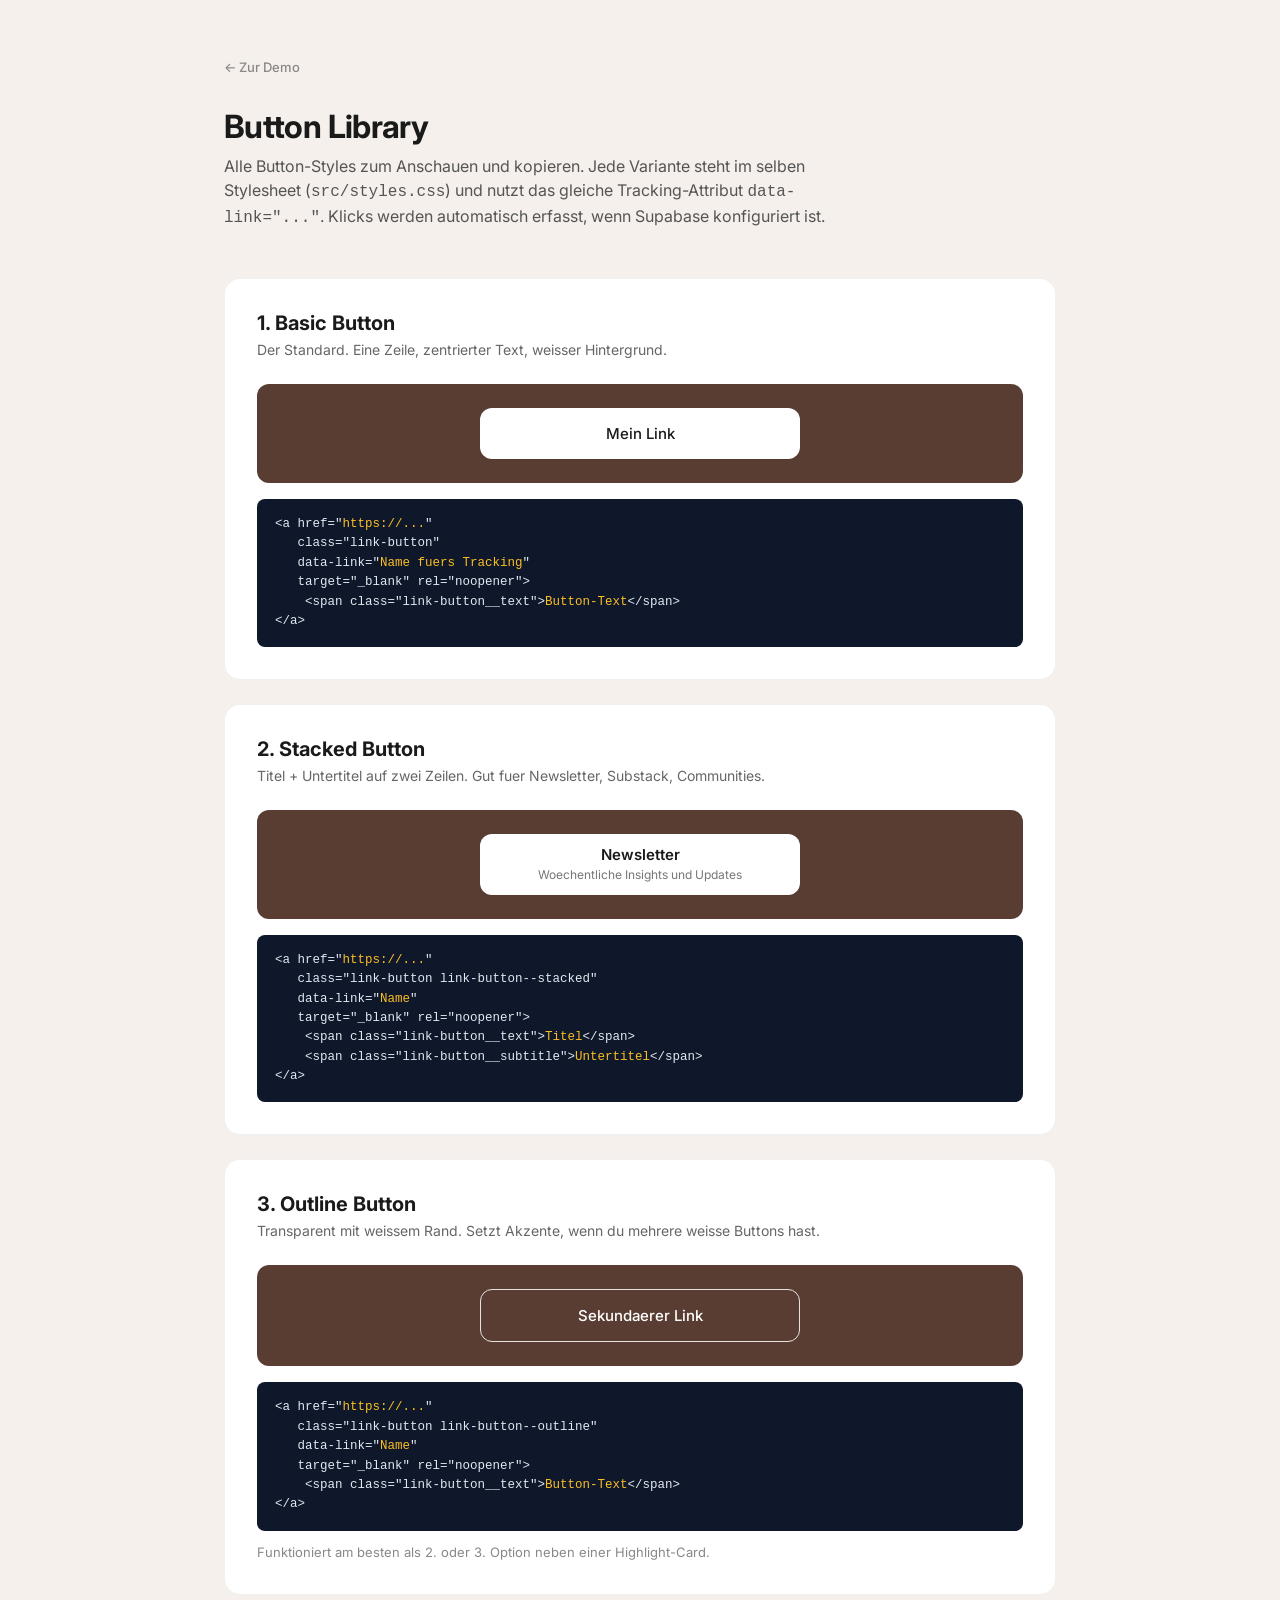
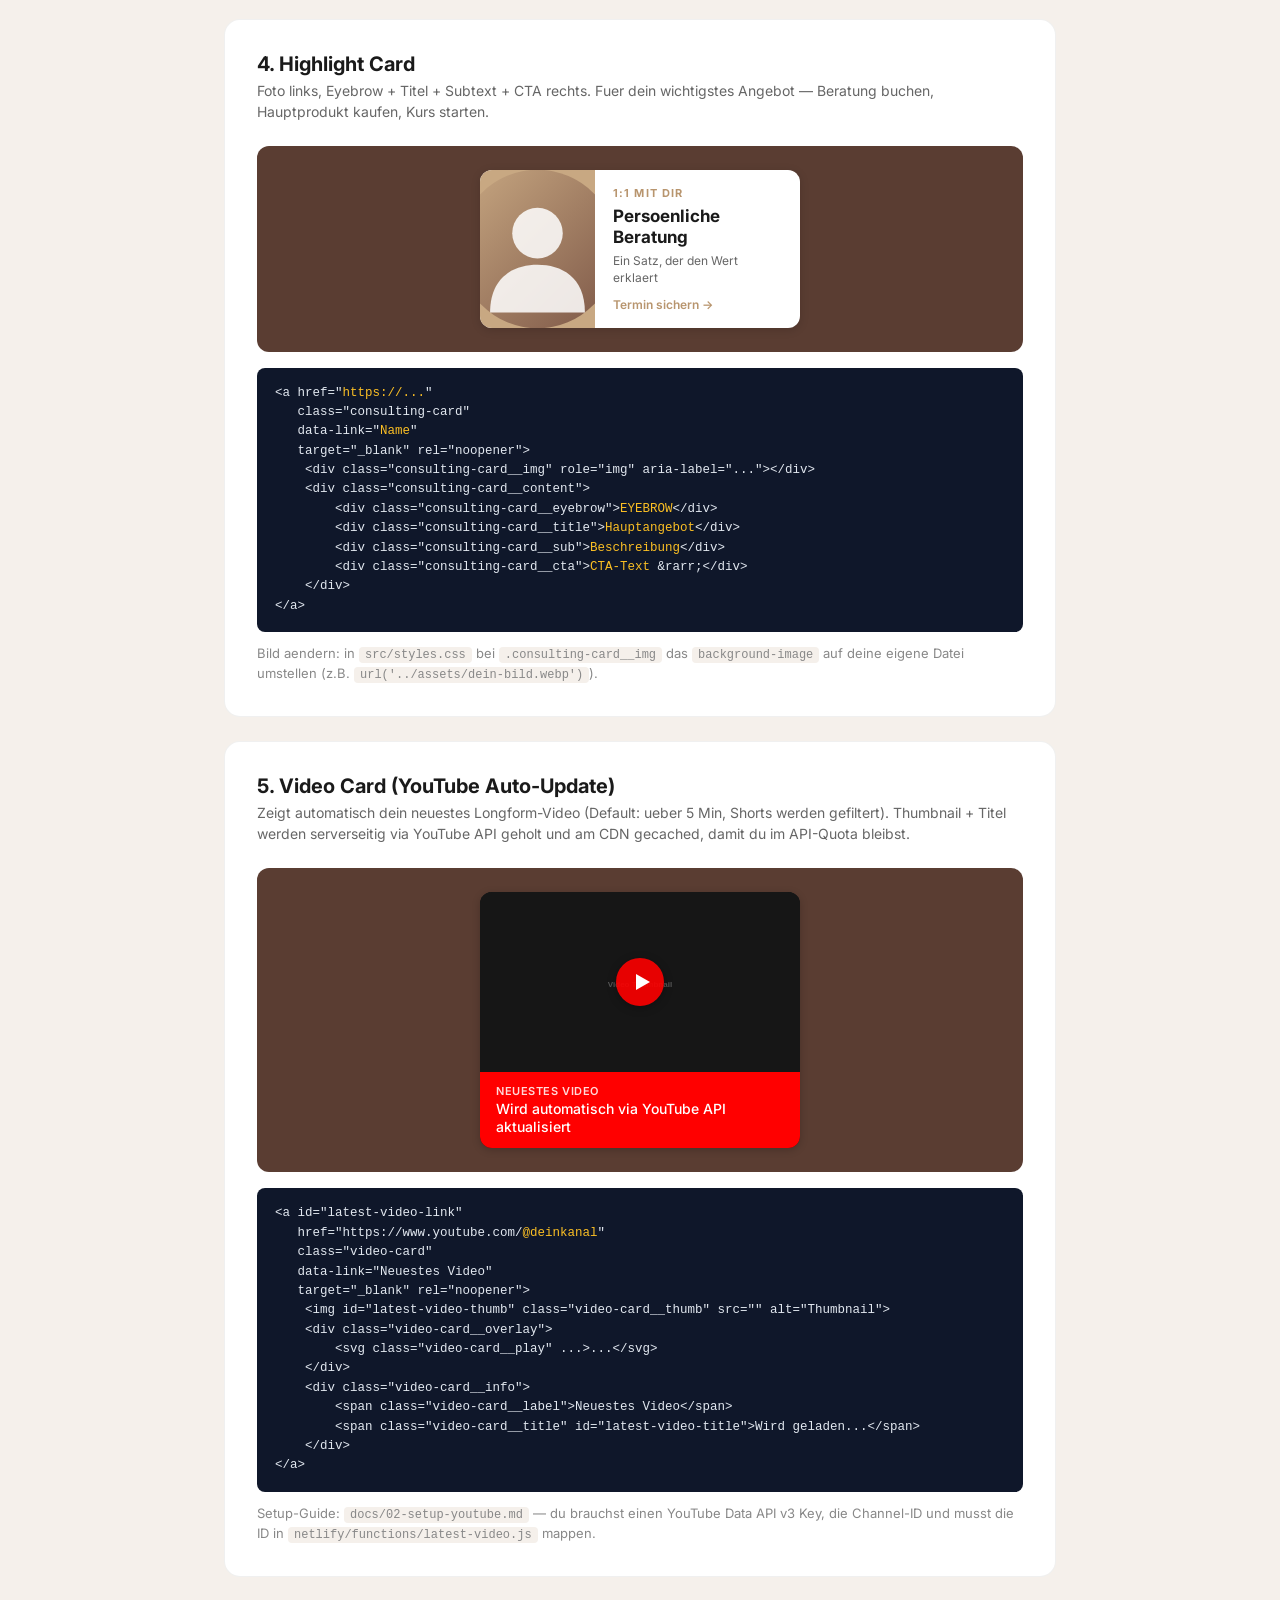
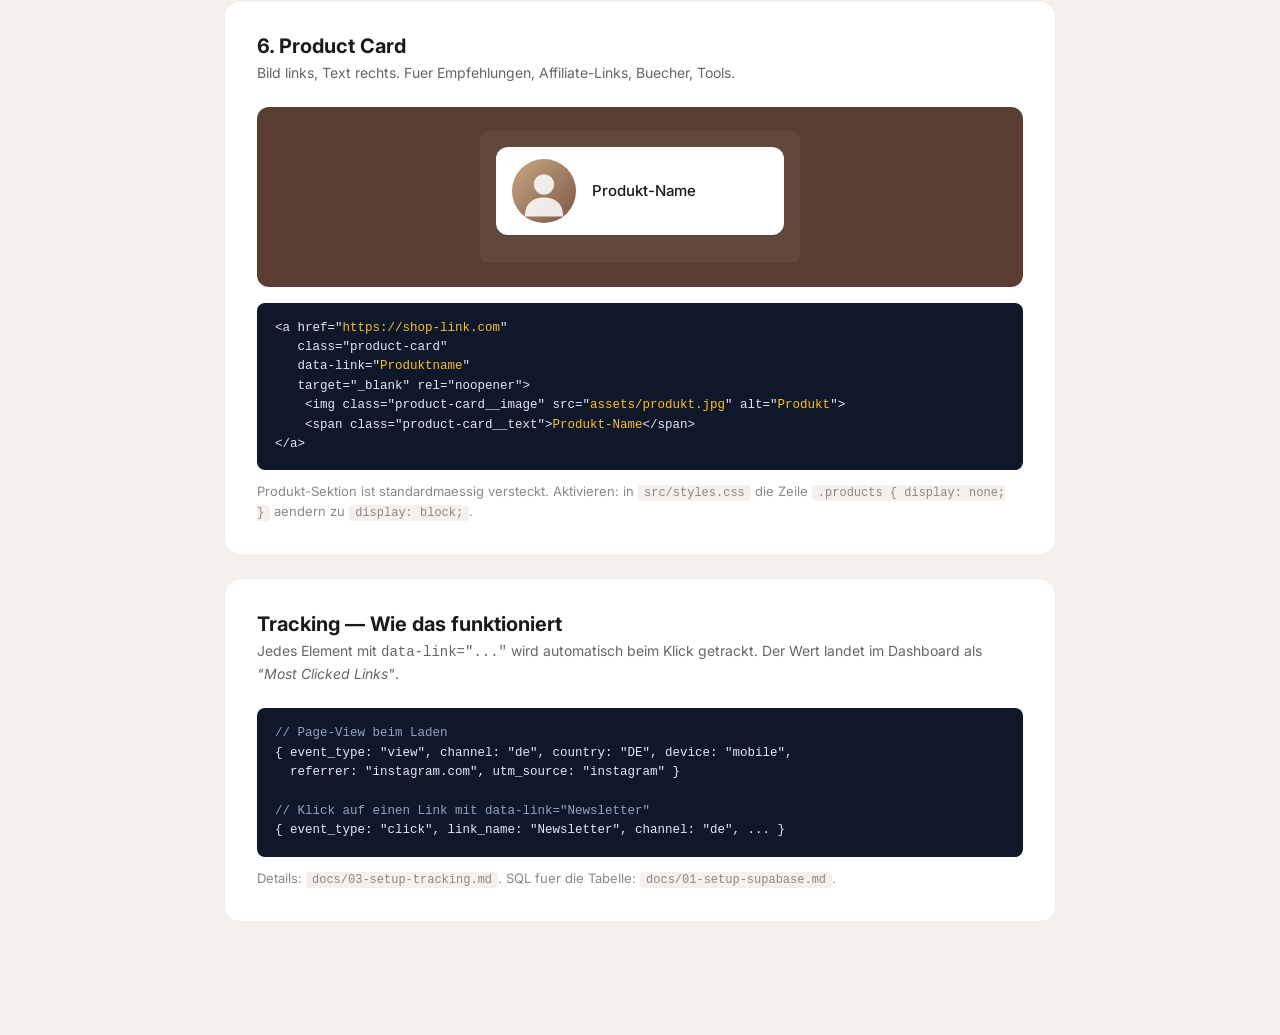
==== components.html @ 0abf98cc "Initial commit — Open Link Tree v1 Self-hosted Linktree-Alternative mit eingebautem Tracking, schoen" ====
<!DOCTYPE html>
<html lang="de">
<head>
    <meta charset="UTF-8">
    <meta name="viewport" content="width=device-width, initial-scale=1.0">
    <title>Open Link Tree — Button Library</title>
    <meta name="description" content="Alle Button-Styles zum Anschauen und Kopieren">

    <link rel="stylesheet" href="src/styles.css">
    <link rel="preconnect" href="https://fonts.googleapis.com">
    <link rel="preconnect" href="https://fonts.gstatic.com" crossorigin>
    <link href="https://fonts.googleapis.com/css2?family=Inter:wght@400;500;600;700&display=swap" rel="stylesheet">

    <style>
        /* Library-spezifisches Styling — ueberschreibt das Phone-Frame Layout */
        body {
            background: #f5f0eb;
            display: block;
            align-items: stretch;
            justify-content: stretch;
            color: #1a1a1a;
        }
        .lib {
            max-width: 880px;
            margin: 0 auto;
            padding: 56px 24px 96px;
        }
        .lib__header { margin-bottom: 48px; }
        .lib__title {
            font-size: 32px;
            font-weight: 700;
            letter-spacing: -0.02em;
            margin-bottom: 8px;
        }
        .lib__lead {
            font-size: 16px;
            color: #555;
            line-height: 1.5;
            max-width: 640px;
        }
        .lib__back {
            font-size: 13px;
            font-weight: 500;
            color: #888;
            text-decoration: none;
            display: inline-flex;
            margin-bottom: 32px;
        }
        .lib__back:hover { color: #333; }

        .lib__section {
            background: #fff;
            border-radius: 16px;
            padding: 32px;
            margin-bottom: 24px;
            border: 1px solid rgba(0,0,0,0.06);
        }
        .lib__section-title {
            font-size: 20px;
            font-weight: 700;
            margin-bottom: 4px;
        }
        .lib__section-desc {
            font-size: 14px;
            color: #666;
            line-height: 1.5;
            margin-bottom: 24px;
        }
        .lib__preview {
            background: #5a3d32;
            border-radius: 12px;
            padding: 24px;
            margin-bottom: 16px;
            display: flex;
            justify-content: center;
        }
        .lib__preview-inner { width: 320px; max-width: 100%; }
        .lib__snippet {
            background: #0f172a;
            border-radius: 8px;
            padding: 16px 18px;
            font-family: ui-monospace, SFMono-Regular, 'SF Mono', Menlo, monospace;
            font-size: 12.5px;
            line-height: 1.55;
            color: #e2e8f0;
            overflow-x: auto;
            white-space: pre;
        }
        .lib__snippet b { color: #fbbf24; font-weight: 400; }
        .lib__snippet i { color: #94a3b8; font-style: normal; }

        .lib__hint {
            font-size: 13px;
            color: #888;
            margin-top: 12px;
            line-height: 1.5;
        }
        .lib__hint code {
            background: #f5f0eb;
            padding: 1px 6px;
            border-radius: 4px;
            font-size: 12px;
        }
    </style>
</head>
<body>
    <div class="lib">

        <a href="index.html" class="lib__back">&larr; Zur Demo</a>

        <header class="lib__header">
            <h1 class="lib__title">Button Library</h1>
            <p class="lib__lead">
                Alle Button-Styles zum Anschauen und kopieren. Jede Variante steht im selben
                Stylesheet (<code>src/styles.css</code>) und nutzt das gleiche Tracking-Attribut
                <code>data-link="..."</code>. Klicks werden automatisch erfasst, wenn Supabase
                konfiguriert ist.
            </p>
        </header>

        <!-- ===================== BASIC ===================== -->
        <section class="lib__section">
            <h2 class="lib__section-title">1. Basic Button</h2>
            <p class="lib__section-desc">Der Standard. Eine Zeile, zentrierter Text, weisser Hintergrund.</p>

            <div class="lib__preview"><div class="lib__preview-inner">
                <a href="#" class="link-button" data-link="Demo: Basic"><span class="link-button__text">Mein Link</span></a>
            </div></div>

            <pre class="lib__snippet">&lt;a href="<b>https://...</b>"
   class="link-button"
   data-link="<b>Name fuers Tracking</b>"
   target="_blank" rel="noopener"&gt;
    &lt;span class="link-button__text"&gt;<b>Button-Text</b>&lt;/span&gt;
&lt;/a&gt;</pre>
        </section>

        <!-- ===================== STACKED ===================== -->
        <section class="lib__section">
            <h2 class="lib__section-title">2. Stacked Button</h2>
            <p class="lib__section-desc">Titel + Untertitel auf zwei Zeilen. Gut fuer Newsletter, Substack, Communities.</p>

            <div class="lib__preview"><div class="lib__preview-inner">
                <a href="#" class="link-button link-button--stacked" data-link="Demo: Stacked">
                    <span class="link-button__text">Newsletter</span>
                    <span class="link-button__subtitle">Woechentliche Insights und Updates</span>
                </a>
            </div></div>

            <pre class="lib__snippet">&lt;a href="<b>https://...</b>"
   class="link-button link-button--stacked"
   data-link="<b>Name</b>"
   target="_blank" rel="noopener"&gt;
    &lt;span class="link-button__text"&gt;<b>Titel</b>&lt;/span&gt;
    &lt;span class="link-button__subtitle"&gt;<b>Untertitel</b>&lt;/span&gt;
&lt;/a&gt;</pre>
        </section>

        <!-- ===================== OUTLINE ===================== -->
        <section class="lib__section">
            <h2 class="lib__section-title">3. Outline Button</h2>
            <p class="lib__section-desc">Transparent mit weissem Rand. Setzt Akzente, wenn du mehrere weisse Buttons hast.</p>

            <div class="lib__preview"><div class="lib__preview-inner">
                <a href="#" class="link-button link-button--outline" data-link="Demo: Outline"><span class="link-button__text">Sekundaerer Link</span></a>
            </div></div>

            <pre class="lib__snippet">&lt;a href="<b>https://...</b>"
   class="link-button link-button--outline"
   data-link="<b>Name</b>"
   target="_blank" rel="noopener"&gt;
    &lt;span class="link-button__text"&gt;<b>Button-Text</b>&lt;/span&gt;
&lt;/a&gt;</pre>
            <p class="lib__hint">Funktioniert am besten als 2. oder 3. Option neben einer Highlight-Card.</p>
        </section>

        <!-- ===================== HIGHLIGHT CARD ===================== -->
        <section class="lib__section">
            <h2 class="lib__section-title">4. Highlight Card</h2>
            <p class="lib__section-desc">
                Foto links, Eyebrow + Titel + Subtext + CTA rechts. Fuer dein wichtigstes Angebot
                — Beratung buchen, Hauptprodukt kaufen, Kurs starten.
            </p>

            <div class="lib__preview"><div class="lib__preview-inner">
                <a href="#" class="consulting-card" data-link="Demo: Highlight">
                    <div class="consulting-card__img" role="img" aria-label="Highlight"></div>
                    <div class="consulting-card__content">
                        <div class="consulting-card__eyebrow">1:1 mit dir</div>
                        <div class="consulting-card__title">Persoenliche Beratung</div>
                        <div class="consulting-card__sub">Ein Satz, der den Wert erklaert</div>
                        <div class="consulting-card__cta">Termin sichern &rarr;</div>
                    </div>
                </a>
            </div></div>

            <pre class="lib__snippet">&lt;a href="<b>https://...</b>"
   class="consulting-card"
   data-link="<b>Name</b>"
   target="_blank" rel="noopener"&gt;
    &lt;div class="consulting-card__img" role="img" aria-label="..."&gt;&lt;/div&gt;
    &lt;div class="consulting-card__content"&gt;
        &lt;div class="consulting-card__eyebrow"&gt;<b>EYEBROW</b>&lt;/div&gt;
        &lt;div class="consulting-card__title"&gt;<b>Hauptangebot</b>&lt;/div&gt;
        &lt;div class="consulting-card__sub"&gt;<b>Beschreibung</b>&lt;/div&gt;
        &lt;div class="consulting-card__cta"&gt;<b>CTA-Text</b> &amp;rarr;&lt;/div&gt;
    &lt;/div&gt;
&lt;/a&gt;</pre>
            <p class="lib__hint">
                Bild aendern: in <code>src/styles.css</code> bei <code>.consulting-card__img</code>
                das <code>background-image</code> auf deine eigene Datei umstellen
                (z.B. <code>url('../assets/dein-bild.webp')</code>).
            </p>
        </section>

        <!-- ===================== VIDEO CARD ===================== -->
        <section class="lib__section">
            <h2 class="lib__section-title">5. Video Card (YouTube Auto-Update)</h2>
            <p class="lib__section-desc">
                Zeigt automatisch dein neuestes Longform-Video (Default: ueber 5 Min, Shorts werden
                gefiltert). Thumbnail + Titel werden serverseitig via YouTube API geholt
                und am CDN gecached, damit du im API-Quota bleibst.
            </p>

            <div class="lib__preview"><div class="lib__preview-inner">
                <a href="#" class="video-card" data-link="Demo: Video">
                    <img class="video-card__thumb" src="assets/video-placeholder.svg" alt="Video Thumbnail">
                    <div class="video-card__overlay">
                        <svg class="video-card__play" width="48" height="48" viewBox="0 0 48 48"><circle cx="24" cy="24" r="24" fill="rgba(255,0,0,0.9)"/><polygon points="20,16 20,32 34,24" fill="white"/></svg>
                    </div>
                    <div class="video-card__info">
                        <span class="video-card__label">Neuestes Video</span>
                        <span class="video-card__title">Wird automatisch via YouTube API aktualisiert</span>
                    </div>
                </a>
            </div></div>

            <pre class="lib__snippet">&lt;a id="latest-video-link"
   href="https://www.youtube.com/<b>@deinkanal</b>"
   class="video-card"
   data-link="Neuestes Video"
   target="_blank" rel="noopener"&gt;
    &lt;img id="latest-video-thumb" class="video-card__thumb" src="" alt="Thumbnail"&gt;
    &lt;div class="video-card__overlay"&gt;
        &lt;svg class="video-card__play" ...&gt;...&lt;/svg&gt;
    &lt;/div&gt;
    &lt;div class="video-card__info"&gt;
        &lt;span class="video-card__label"&gt;Neuestes Video&lt;/span&gt;
        &lt;span class="video-card__title" id="latest-video-title"&gt;Wird geladen...&lt;/span&gt;
    &lt;/div&gt;
&lt;/a&gt;</pre>
            <p class="lib__hint">
                Setup-Guide: <code>docs/02-setup-youtube.md</code> — du brauchst einen YouTube
                Data API v3 Key, die Channel-ID und musst die ID in
                <code>netlify/functions/latest-video.js</code> mappen.
            </p>
        </section>

        <!-- ===================== PRODUCT CARD ===================== -->
        <section class="lib__section">
            <h2 class="lib__section-title">6. Product Card</h2>
            <p class="lib__section-desc">Bild links, Text rechts. Fuer Empfehlungen, Affiliate-Links, Buecher, Tools.</p>

            <div class="lib__preview"><div class="lib__preview-inner" style="background: rgba(255,255,255,0.05); padding: 16px; border-radius: 8px;">
                <a href="#" class="product-card" data-link="Demo: Product" style="display: flex;">
                    <img class="product-card__image" src="assets/avatar-placeholder.svg" alt="Product">
                    <span class="product-card__text">Produkt-Name</span>
                </a>
            </div></div>

            <pre class="lib__snippet">&lt;a href="<b>https://shop-link.com</b>"
   class="product-card"
   data-link="<b>Produktname</b>"
   target="_blank" rel="noopener"&gt;
    &lt;img class="product-card__image" src="<b>assets/produkt.jpg</b>" alt="<b>Produkt</b>"&gt;
    &lt;span class="product-card__text"&gt;<b>Produkt-Name</b>&lt;/span&gt;
&lt;/a&gt;</pre>
            <p class="lib__hint">
                Produkt-Sektion ist standardmaessig versteckt. Aktivieren: in
                <code>src/styles.css</code> die Zeile <code>.products { display: none; }</code>
                aendern zu <code>display: block;</code>.
            </p>
        </section>

        <!-- ===================== TRACKING HINT ===================== -->
        <section class="lib__section">
            <h2 class="lib__section-title">Tracking — Wie das funktioniert</h2>
            <p class="lib__section-desc">
                Jedes Element mit <code>data-link="..."</code> wird automatisch beim Klick getrackt.
                Der Wert landet im Dashboard als <em>"Most Clicked Links"</em>.
            </p>
            <pre class="lib__snippet"><i>// Page-View beim Laden</i>
{ event_type: "view", channel: "de", country: "DE", device: "mobile",
  referrer: "instagram.com", utm_source: "instagram" }

<i>// Klick auf einen Link mit data-link="Newsletter"</i>
{ event_type: "click", link_name: "Newsletter", channel: "de", ... }</pre>
            <p class="lib__hint">
                Details: <code>docs/03-setup-tracking.md</code>. SQL fuer die Tabelle:
                <code>docs/01-setup-supabase.md</code>.
            </p>
        </section>

    </div>
</body>
</html>
---- src/styles.css ----
/*
 * ===================== OPEN LINK TREE — STYLES =====================
 *
 * Design-Tokens stehen in :root unten. Aendere dort Farben, Radius,
 * Phone-Width und alles passt sich an.
 *
 * Sections in dieser Datei:
 *   1. Reset + Tokens
 *   2. Body / Phone-Frame
 *   3. Profile Header
 *   4. Link Buttons (alle Varianten — die "Button Library")
 *   5. Products
 *   6. Footer + Social
 *   7. Mobile Breakpoint
 *
 * Alle Button-Varianten gibt es auch in components.html zum Anschauen.
 */

/* ===================== 1. RESET + TOKENS ===================== */
*, *::before, *::after {
    margin: 0;
    padding: 0;
    box-sizing: border-box;
}

:root {
    /* Farben */
    --color-bg-outer: #5a3d32;      /* Hintergrund hinter dem Phone-Frame */
    --color-bg-inner: #7c5646;      /* Hintergrund im Phone-Frame */
    --color-text: #1a1a1a;
    --color-text-light: #666;
    --color-white: #ffffff;
    --color-accent: #c8a882;
    --color-accent-hover: #b8956e;
    --color-border: rgba(0, 0, 0, 0.08);

    /* Typo + Layout */
    --font-main: 'Inter', -apple-system, BlinkMacSystemFont, sans-serif;
    --radius: 12px;
    --max-width: 480px;
    --phone-width: 420px;
    --phone-height: 90vh;
}

/* ===================== 2. BODY + PHONE FRAME ===================== */
body {
    font-family: var(--font-main);
    background-color: var(--color-bg-outer);
    color: var(--color-text);
    min-height: 100vh;
    display: flex;
    justify-content: center;
    align-items: center;
    -webkit-font-smoothing: antialiased;
}

.phone-frame {
    width: var(--phone-width);
    height: var(--phone-height);
    border-radius: 32px;
    overflow-y: auto;
    overflow-x: hidden;
    position: relative;
    background-color: var(--color-bg-inner);
    background-image: url('../assets/background-placeholder.svg');
    background-size: cover;
    background-position: center;
    box-shadow: 0 20px 60px rgba(0, 0, 0, 0.4);
}

/* Scrollbar im Frame verstecken */
.phone-frame::-webkit-scrollbar { display: none; }
.phone-frame {
    -ms-overflow-style: none;
    scrollbar-width: none;
}

.container {
    width: 100%;
    max-width: var(--max-width);
    margin: 0 auto;
    padding: 48px 24px 32px;
    display: flex;
    flex-direction: column;
    align-items: center;
    min-height: 100%;
}

/* ===================== 3. PROFILE HEADER ===================== */
.profile {
    text-align: center;
    margin-bottom: 32px;
}

.profile__avatar {
    width: 96px;
    height: 96px;
    border-radius: 50%;
    object-fit: cover;
    border: 3px solid var(--color-white);
    box-shadow: 0 2px 12px rgba(0, 0, 0, 0.1);
    margin-bottom: 16px;
}

.profile__name {
    font-size: 22px;
    font-weight: 600;
    letter-spacing: -0.02em;
    margin-bottom: 4px;
    color: var(--color-white);
}

.profile__tagline {
    font-size: 14px;
    color: rgba(255, 255, 255, 0.75);
    font-weight: 400;
}

/* ===================== 4. LINK BUTTON LIBRARY ===================== */
.links {
    width: 100%;
    display: flex;
    flex-direction: column;
    gap: 12px;
    margin-bottom: 40px;
}

/* --- 4a. Basic Button --- */
.link-button {
    display: flex;
    align-items: center;
    justify-content: center;
    gap: 8px;
    width: 100%;
    padding: 16px 24px;
    background: var(--color-white);
    border-radius: var(--radius);
    text-decoration: none;
    color: var(--color-text);
    font-size: 15px;
    font-weight: 500;
    transition: transform 0.15s ease, box-shadow 0.15s ease;
    box-shadow: 0 1px 3px rgba(0, 0, 0, 0.06);
    position: relative;
}

.link-button:hover {
    transform: translateY(-2px);
    box-shadow: 0 4px 12px rgba(0, 0, 0, 0.1);
}

.link-button:active {
    transform: translateY(0);
}

.link-button__icon { font-size: 12px; }

/* --- 4b. Stacked Button (Title + Subtitle) --- */
.link-button--stacked {
    flex-direction: column;
    gap: 3px;
    padding: 12px 24px;
}

.link-button--stacked .link-button__text {
    font-size: 15px;
    font-weight: 600;
    line-height: 1.2;
}

.link-button__subtitle {
    font-size: 12px;
    font-weight: 400;
    color: #777;
    line-height: 1.3;
    text-align: center;
}

/* --- 4c. Outline Button (alternative Look) --- */
.link-button--outline {
    background: transparent;
    border: 1.5px solid rgba(255, 255, 255, 0.85);
    color: var(--color-white);
    box-shadow: none;
}

.link-button--outline:hover {
    background: rgba(255, 255, 255, 0.1);
    box-shadow: none;
}

/* --- 4d. Highlight Card (Bild + Eyebrow + Title + Subtext + CTA) --- */
.consulting-card {
    display: flex;
    align-items: stretch;
    width: 100%;
    min-height: 153px;
    background: var(--color-white);
    border-radius: var(--radius);
    overflow: hidden;
    text-decoration: none;
    color: var(--color-text);
    box-shadow: 0 2px 10px rgba(0, 0, 0, 0.15);
    transition: transform 0.15s ease, box-shadow 0.15s ease;
}

.consulting-card:hover {
    transform: translateY(-2px);
    box-shadow: 0 6px 18px rgba(0, 0, 0, 0.2);
}

.consulting-card__img {
    width: 115px;
    flex-shrink: 0;
    background-image: url('../assets/avatar-placeholder.svg');
    background-size: cover;
    background-position: center center;
    background-color: var(--color-accent);
}

.consulting-card__content {
    flex: 1;
    padding: 16px 18px;
    display: flex;
    flex-direction: column;
    justify-content: center;
}

.consulting-card__eyebrow {
    font-size: 11px;
    font-weight: 700;
    text-transform: uppercase;
    letter-spacing: 0.1em;
    color: var(--color-accent-hover);
    margin-bottom: 6px;
}

.consulting-card__title {
    font-size: 17px;
    font-weight: 700;
    line-height: 1.2;
    margin-bottom: 6px;
}

.consulting-card__sub {
    font-size: 12px;
    color: #666;
    line-height: 1.4;
}

.consulting-card__cta {
    display: inline-flex;
    align-items: center;
    gap: 4px;
    font-size: 12px;
    font-weight: 600;
    color: var(--color-accent-hover);
    margin-top: 10px;
}

/* --- 4e. Video Card (YouTube Thumbnail + Title) --- */
.video-card {
    display: block;
    width: 100%;
    border-radius: var(--radius);
    overflow: hidden;
    text-decoration: none;
    color: var(--color-white);
    position: relative;
    background: #1a1a1a;
    transition: transform 0.15s ease, box-shadow 0.15s ease;
    box-shadow: 0 2px 8px rgba(0, 0, 0, 0.2);
}

.video-card:hover {
    transform: translateY(-2px);
    box-shadow: 0 6px 20px rgba(0, 0, 0, 0.3);
}

.video-card__thumb {
    width: 100%;
    aspect-ratio: 16 / 9;
    object-fit: cover;
    display: block;
    background: #1a1a1a;
}

.video-card__overlay {
    position: absolute;
    top: 0;
    left: 0;
    width: 100%;
    aspect-ratio: 16 / 9;
    display: flex;
    align-items: center;
    justify-content: center;
    background: rgba(0, 0, 0, 0.15);
    transition: background 0.15s ease;
}

.video-card:hover .video-card__overlay {
    background: rgba(0, 0, 0, 0.3);
}

.video-card__play {
    filter: drop-shadow(0 2px 4px rgba(0, 0, 0, 0.3));
}

.video-card__info {
    padding: 12px 16px;
    background: #FF0000;
}

.video-card__label {
    display: block;
    font-size: 11px;
    font-weight: 600;
    text-transform: uppercase;
    letter-spacing: 0.05em;
    opacity: 0.85;
    margin-bottom: 2px;
}

.video-card__title {
    display: -webkit-box;
    -webkit-box-orient: vertical;
    -webkit-line-clamp: 3;
    line-clamp: 3;
    overflow: hidden;
    font-size: 14px;
    font-weight: 500;
    line-height: 1.3;
}

/* ===================== 5. PRODUCTS ===================== */
.products {
    width: 100%;
    margin-bottom: 40px;
    display: none; /* Aktivieren: display: block; */
}

.products__heading {
    font-size: 13px;
    font-weight: 600;
    text-transform: uppercase;
    letter-spacing: 0.08em;
    color: rgba(255, 255, 255, 0.7);
    margin-bottom: 16px;
    text-align: center;
}

.products__placeholder {
    text-align: center;
    font-size: 14px;
    color: rgba(255, 255, 255, 0.5);
    padding: 20px;
}

.product-card {
    display: flex;
    align-items: center;
    gap: 16px;
    width: 100%;
    padding: 12px 16px;
    background: var(--color-white);
    border-radius: var(--radius);
    text-decoration: none;
    color: var(--color-text);
    transition: transform 0.15s ease, box-shadow 0.15s ease;
    box-shadow: 0 1px 3px rgba(0, 0, 0, 0.06);
    margin-bottom: 12px;
}

.product-card:hover {
    transform: translateY(-2px);
    box-shadow: 0 4px 12px rgba(0, 0, 0, 0.1);
}

.product-card__image {
    width: 64px;
    height: 64px;
    border-radius: 8px;
    object-fit: cover;
}

.product-card__text {
    font-size: 15px;
    font-weight: 500;
}

/* ===================== 6. FOOTER + SOCIAL ===================== */
.footer {
    display: flex;
    flex-direction: column;
    align-items: center;
    gap: 16px;
    padding-top: 24px;
    padding-bottom: 8px;
    margin-top: auto;
}

.social {
    display: flex;
    gap: 20px;
}

.social__icon {
    color: var(--color-white);
    opacity: 0.6;
    transition: opacity 0.15s ease;
}

.social__icon:hover {
    opacity: 1;
}

.footer__legal {
    display: flex;
    gap: 16px;
}

.footer__impressum {
    font-size: 12px;
    color: rgba(255, 255, 255, 0.5);
    text-decoration: none;
}

.footer__impressum:hover {
    color: rgba(255, 255, 255, 0.8);
}

/* ===================== 7. MOBILE BREAKPOINT ===================== */
@media (max-width: 550px) {
    body {
        background-color: var(--color-bg-inner);
        align-items: flex-start;
    }

    .phone-frame {
        width: 100%;
        height: auto;
        min-height: 100vh;
        border-radius: 0;
        box-shadow: none;
    }

    .container {
        padding: 32px 16px 24px;
        min-height: 100vh;
    }

    .profile__avatar {
        width: 80px;
        height: 80px;
    }

    .profile__name {
        font-size: 20px;
    }
}
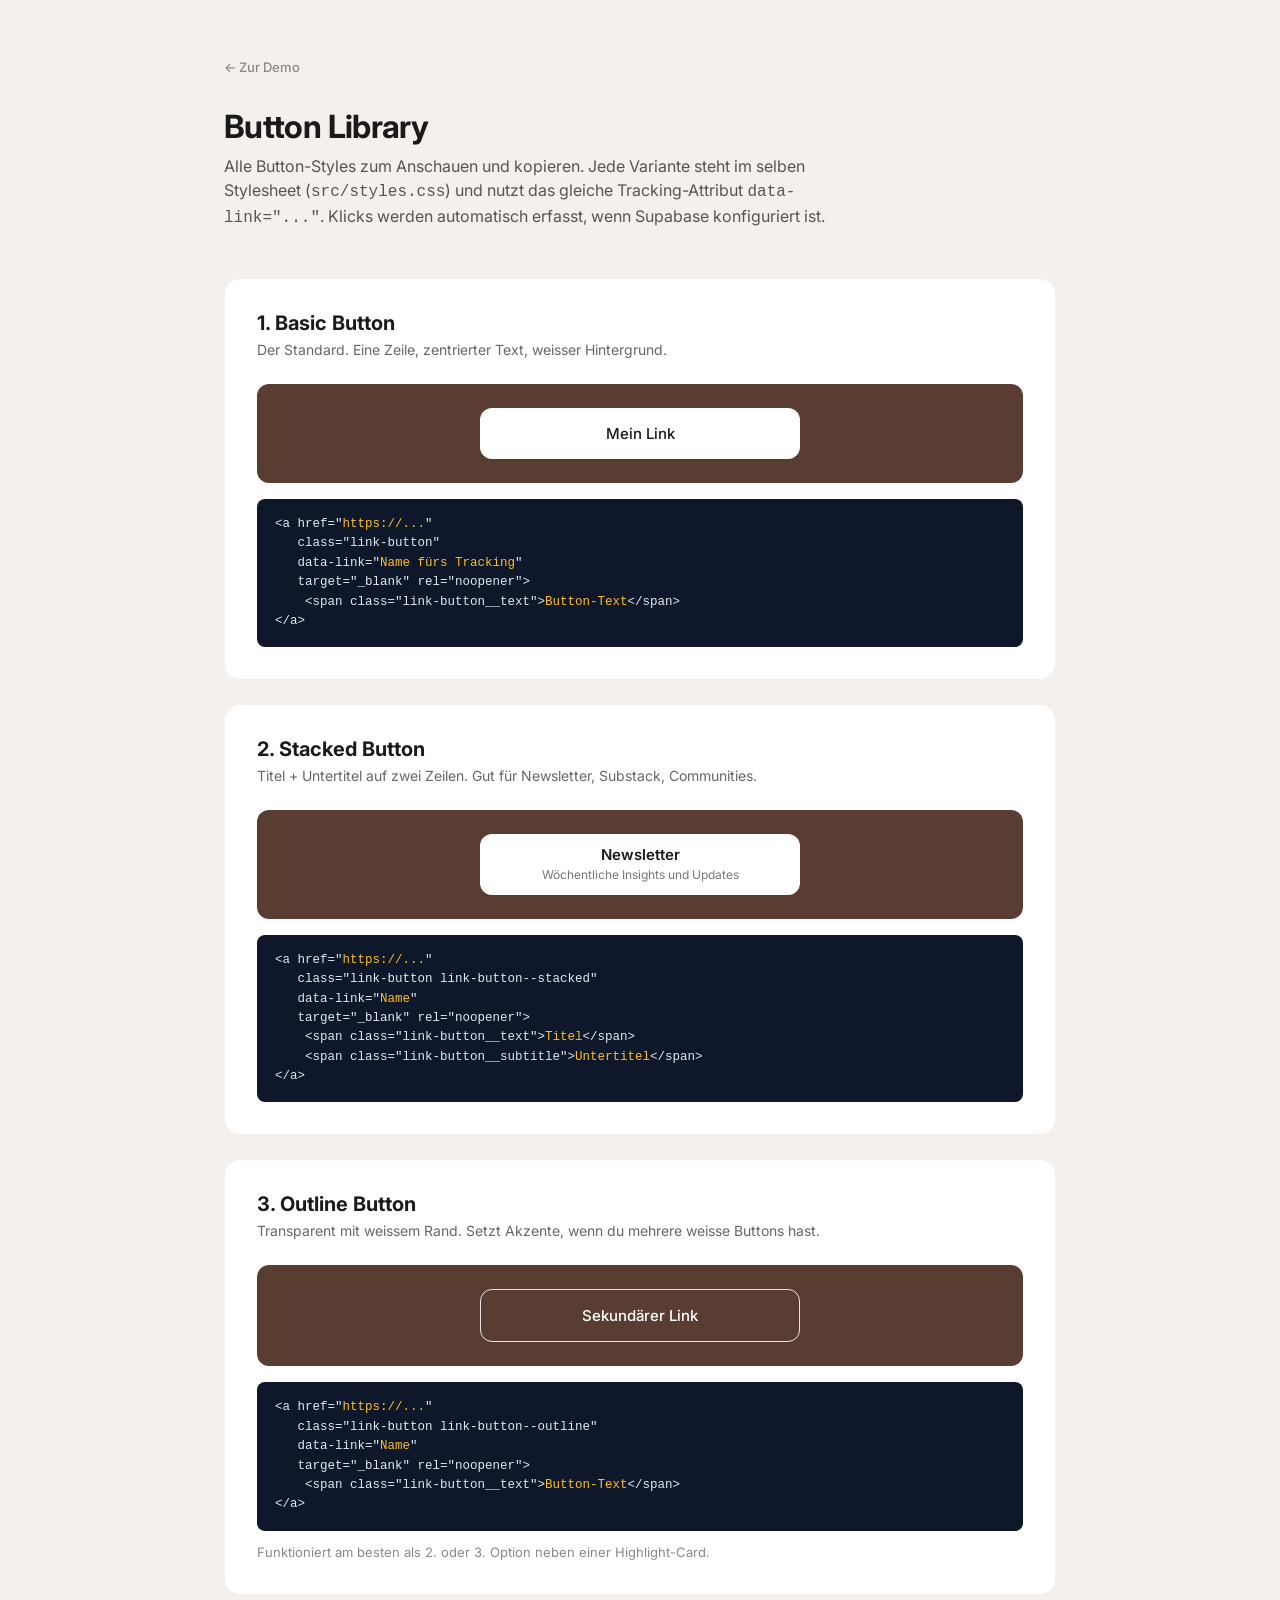
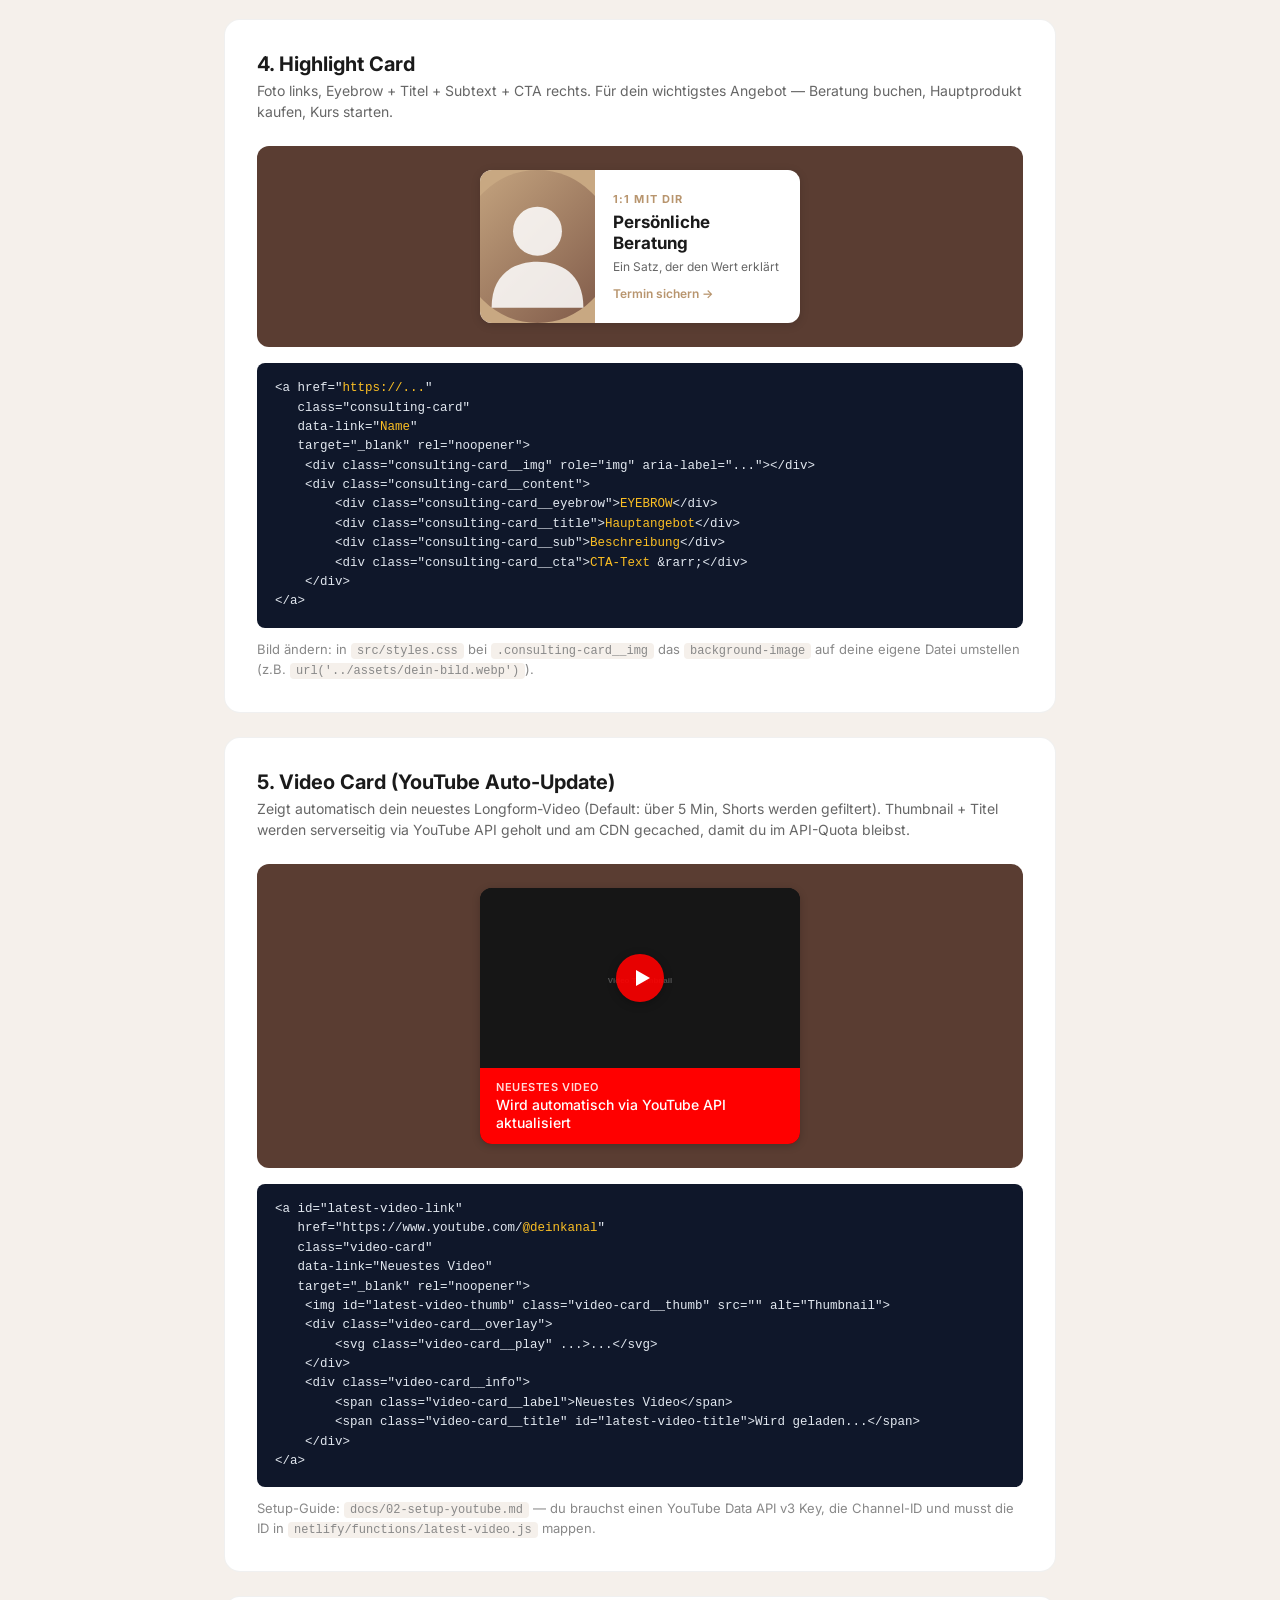
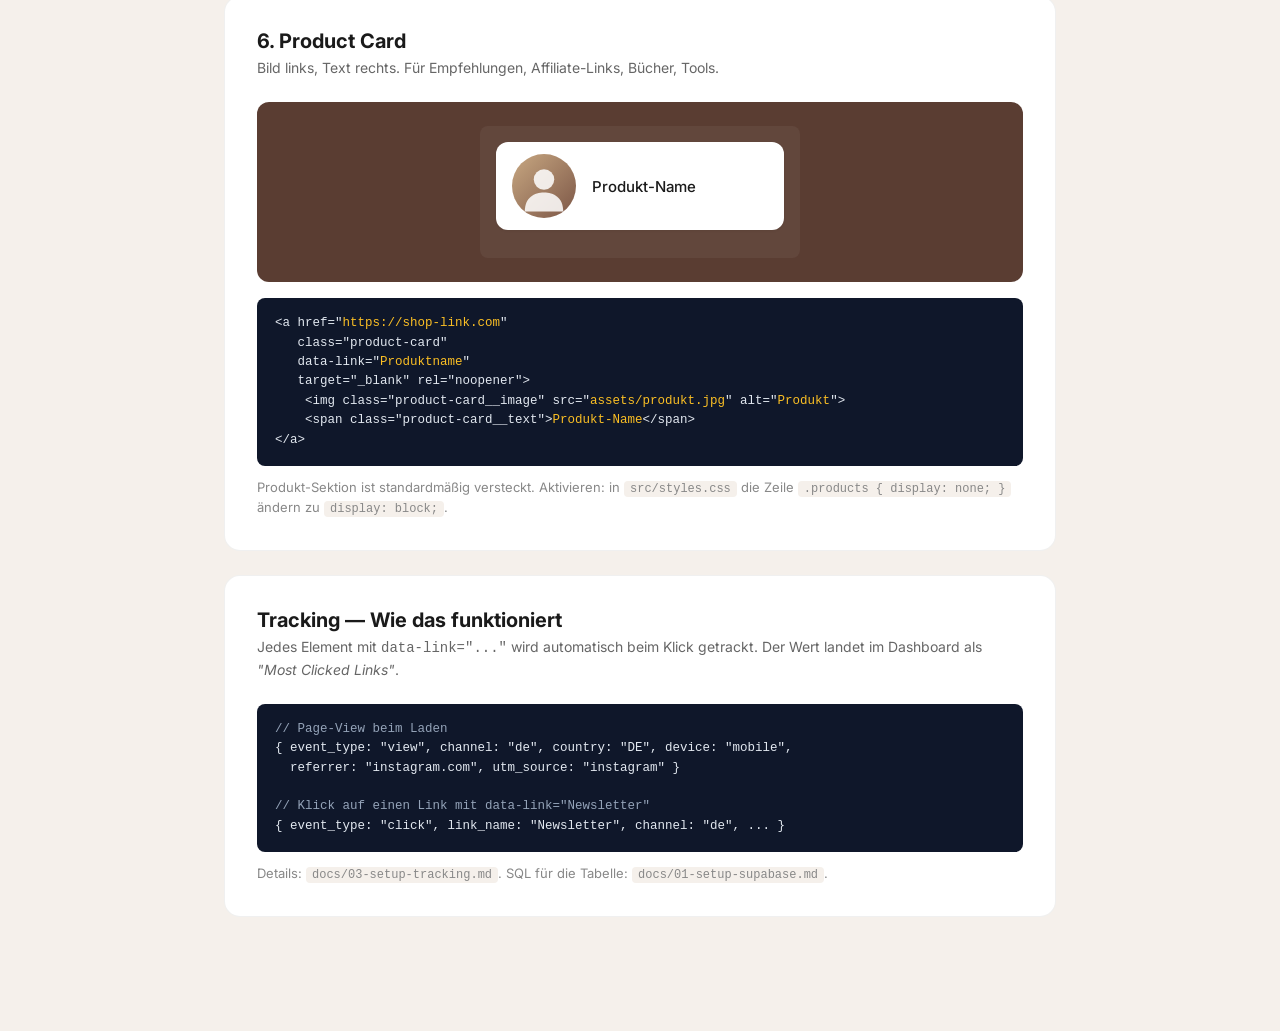
==== commit 13ef48ed: "Umlauten in deutschen Texten ergänzen + Preview-Screenshots - Alle ASCII-Substitute (ae/oe/ue → ä/ö/" ====
--- a/components.html
+++ b/components.html
@@ -12,7 +12,7 @@
     <link href="https://fonts.googleapis.com/css2?family=Inter:wght@400;500;600;700&display=swap" rel="stylesheet">
 
     <style>
-        /* Library-spezifisches Styling — ueberschreibt das Phone-Frame Layout */
+        /* Library-spezifisches Styling — überschreibt das Phone-Frame Layout */
         body {
             background: #f5f0eb;
             display: block;
@@ -129,7 +129,7 @@
 
             <pre class="lib__snippet">&lt;a href="<b>https://...</b>"
    class="link-button"
-   data-link="<b>Name fuers Tracking</b>"
+   data-link="<b>Name fürs Tracking</b>"
    target="_blank" rel="noopener"&gt;
     &lt;span class="link-button__text"&gt;<b>Button-Text</b>&lt;/span&gt;
 &lt;/a&gt;</pre>
@@ -138,12 +138,12 @@
         <!-- ===================== STACKED ===================== -->
         <section class="lib__section">
             <h2 class="lib__section-title">2. Stacked Button</h2>
-            <p class="lib__section-desc">Titel + Untertitel auf zwei Zeilen. Gut fuer Newsletter, Substack, Communities.</p>
+            <p class="lib__section-desc">Titel + Untertitel auf zwei Zeilen. Gut für Newsletter, Substack, Communities.</p>
 
             <div class="lib__preview"><div class="lib__preview-inner">
                 <a href="#" class="link-button link-button--stacked" data-link="Demo: Stacked">
                     <span class="link-button__text">Newsletter</span>
-                    <span class="link-button__subtitle">Woechentliche Insights und Updates</span>
+                    <span class="link-button__subtitle">Wöchentliche Insights und Updates</span>
                 </a>
             </div></div>
 
@@ -162,7 +162,7 @@
             <p class="lib__section-desc">Transparent mit weissem Rand. Setzt Akzente, wenn du mehrere weisse Buttons hast.</p>
 
             <div class="lib__preview"><div class="lib__preview-inner">
-                <a href="#" class="link-button link-button--outline" data-link="Demo: Outline"><span class="link-button__text">Sekundaerer Link</span></a>
+                <a href="#" class="link-button link-button--outline" data-link="Demo: Outline"><span class="link-button__text">Sekundärer Link</span></a>
             </div></div>
 
             <pre class="lib__snippet">&lt;a href="<b>https://...</b>"
@@ -178,7 +178,7 @@
         <section class="lib__section">
             <h2 class="lib__section-title">4. Highlight Card</h2>
             <p class="lib__section-desc">
-                Foto links, Eyebrow + Titel + Subtext + CTA rechts. Fuer dein wichtigstes Angebot
+                Foto links, Eyebrow + Titel + Subtext + CTA rechts. Für dein wichtigstes Angebot
                 — Beratung buchen, Hauptprodukt kaufen, Kurs starten.
             </p>
 
@@ -187,8 +187,8 @@
                     <div class="consulting-card__img" role="img" aria-label="Highlight"></div>
                     <div class="consulting-card__content">
                         <div class="consulting-card__eyebrow">1:1 mit dir</div>
-                        <div class="consulting-card__title">Persoenliche Beratung</div>
-                        <div class="consulting-card__sub">Ein Satz, der den Wert erklaert</div>
+                        <div class="consulting-card__title">Persönliche Beratung</div>
+                        <div class="consulting-card__sub">Ein Satz, der den Wert erklärt</div>
                         <div class="consulting-card__cta">Termin sichern &rarr;</div>
                     </div>
                 </a>
@@ -207,7 +207,7 @@
     &lt;/div&gt;
 &lt;/a&gt;</pre>
             <p class="lib__hint">
-                Bild aendern: in <code>src/styles.css</code> bei <code>.consulting-card__img</code>
+                Bild ändern: in <code>src/styles.css</code> bei <code>.consulting-card__img</code>
                 das <code>background-image</code> auf deine eigene Datei umstellen
                 (z.B. <code>url('../assets/dein-bild.webp')</code>).
             </p>
@@ -217,7 +217,7 @@
         <section class="lib__section">
             <h2 class="lib__section-title">5. Video Card (YouTube Auto-Update)</h2>
             <p class="lib__section-desc">
-                Zeigt automatisch dein neuestes Longform-Video (Default: ueber 5 Min, Shorts werden
+                Zeigt automatisch dein neuestes Longform-Video (Default: über 5 Min, Shorts werden
                 gefiltert). Thumbnail + Titel werden serverseitig via YouTube API geholt
                 und am CDN gecached, damit du im API-Quota bleibst.
             </p>
@@ -259,7 +259,7 @@
         <!-- ===================== PRODUCT CARD ===================== -->
         <section class="lib__section">
             <h2 class="lib__section-title">6. Product Card</h2>
-            <p class="lib__section-desc">Bild links, Text rechts. Fuer Empfehlungen, Affiliate-Links, Buecher, Tools.</p>
+            <p class="lib__section-desc">Bild links, Text rechts. Für Empfehlungen, Affiliate-Links, Bücher, Tools.</p>
 
             <div class="lib__preview"><div class="lib__preview-inner" style="background: rgba(255,255,255,0.05); padding: 16px; border-radius: 8px;">
                 <a href="#" class="product-card" data-link="Demo: Product" style="display: flex;">
@@ -276,9 +276,9 @@
     &lt;span class="product-card__text"&gt;<b>Produkt-Name</b>&lt;/span&gt;
 &lt;/a&gt;</pre>
             <p class="lib__hint">
-                Produkt-Sektion ist standardmaessig versteckt. Aktivieren: in
+                Produkt-Sektion ist standardmäßig versteckt. Aktivieren: in
                 <code>src/styles.css</code> die Zeile <code>.products { display: none; }</code>
-                aendern zu <code>display: block;</code>.
+                ändern zu <code>display: block;</code>.
             </p>
         </section>
 
@@ -296,7 +296,7 @@
 <i>// Klick auf einen Link mit data-link="Newsletter"</i>
 { event_type: "click", link_name: "Newsletter", channel: "de", ... }</pre>
             <p class="lib__hint">
-                Details: <code>docs/03-setup-tracking.md</code>. SQL fuer die Tabelle:
+                Details: <code>docs/03-setup-tracking.md</code>. SQL für die Tabelle:
                 <code>docs/01-setup-supabase.md</code>.
             </p>
         </section>
--- a/src/styles.css
+++ b/src/styles.css
@@ -1,7 +1,7 @@
 /*
  * ===================== OPEN LINK TREE — STYLES =====================
  *
- * Design-Tokens stehen in :root unten. Aendere dort Farben, Radius,
+ * Design-Tokens stehen in :root unten. Ändere dort Farben, Radius,
  * Phone-Width und alles passt sich an.
  *
  * Sections in dieser Datei:
